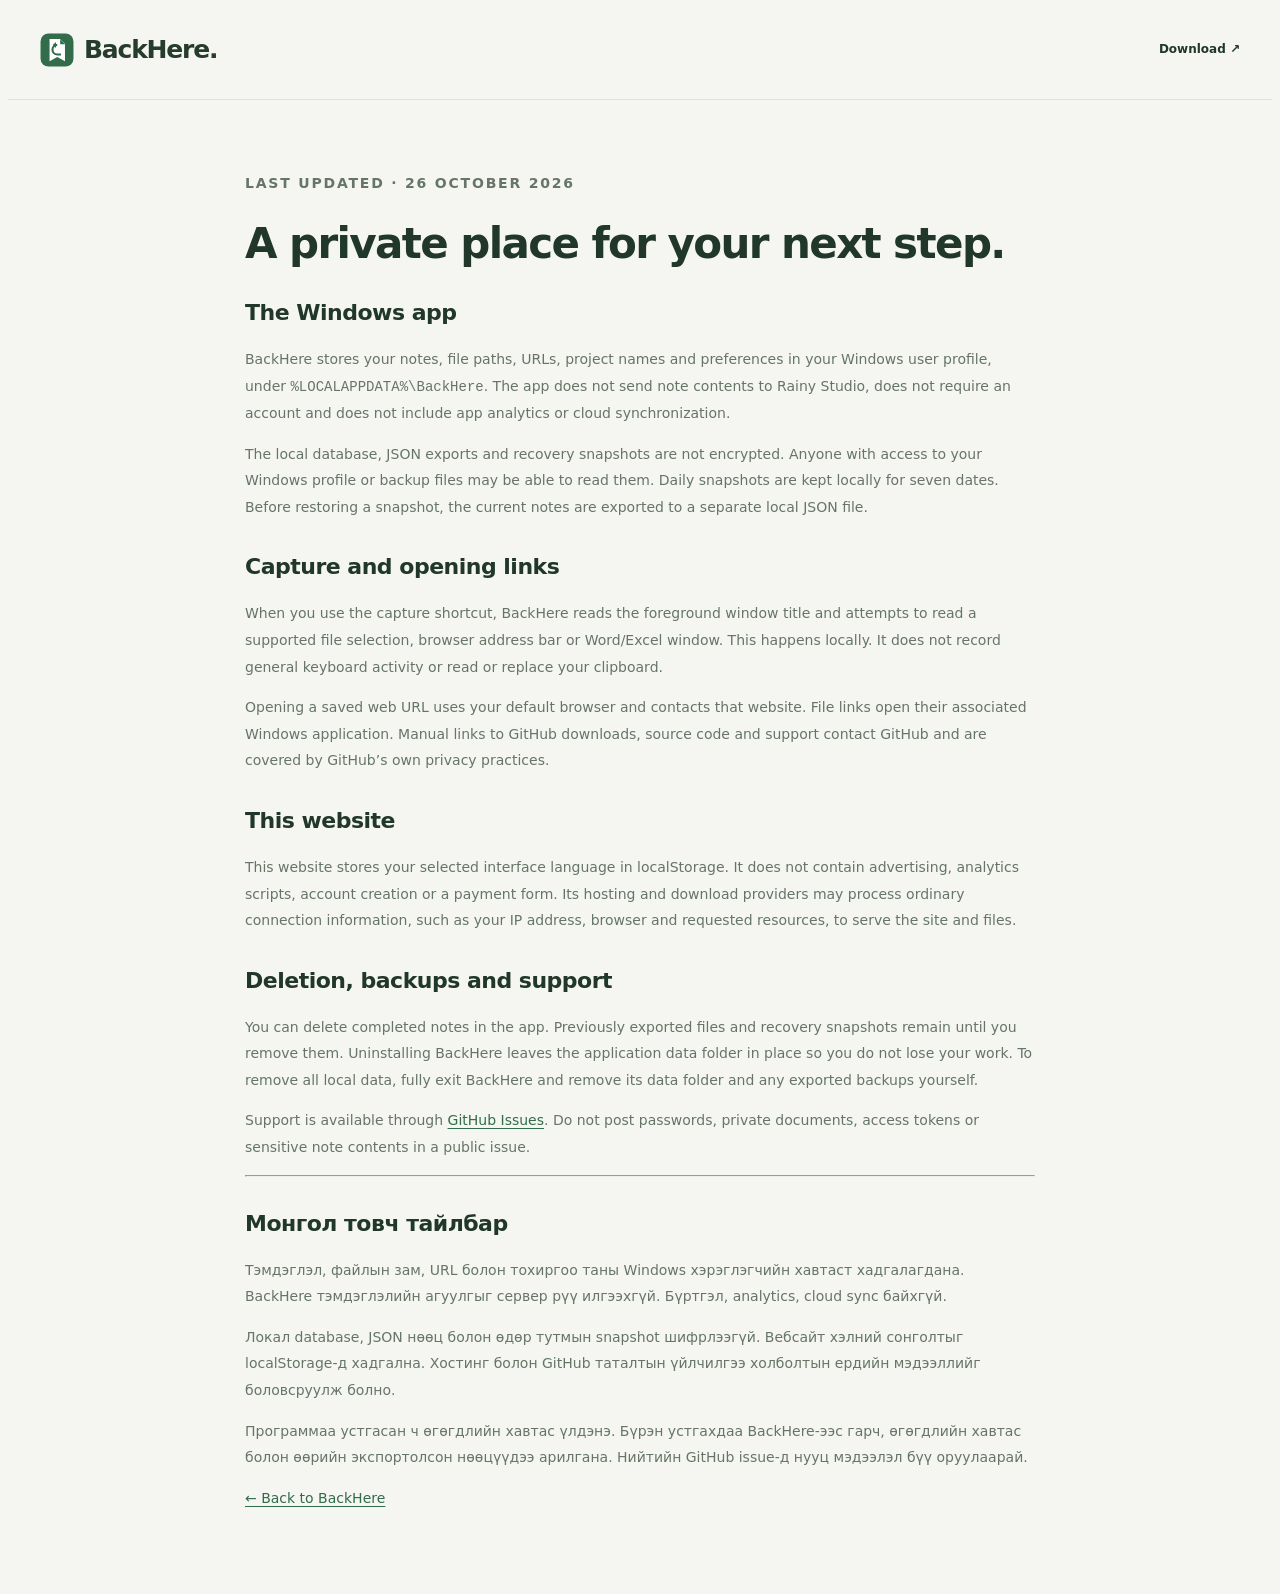
==== website/privacy.html @ 8b70510e "Add bilingual public product website, verified release downloads and brand assets" ====
<!doctype html><html lang="en"><head><meta charset="utf-8"><meta http-equiv="Content-Security-Policy" content="default-src 'self'; script-src 'self'; style-src 'self'; img-src 'self' data:; font-src 'self'; connect-src 'none'; object-src 'none'; base-uri 'self'; form-action 'none'"><meta name="referrer" content="strict-origin-when-cross-origin"><meta name="viewport" content="width=device-width,initial-scale=1"><meta name="description" content="How BackHere stores your notes and how this website uses preferences."><link rel="icon" href="assets/logo.svg" type="image/svg+xml"><link rel="stylesheet" href="style.css"><title>Privacy — BackHere</title></head><body><header class="header"><a class="wordmark" href="index.html"><img src="assets/logo.svg" width="34" height="34" alt="">BackHere.</a><a class="text-link" href="index.html#download">Download ↗</a></header><main class="privacy-page"><p class="eyebrow">LAST UPDATED · 26 OCTOBER 2026</p><h1>A private place for your next step.</h1><h2>The Windows app</h2><p>BackHere stores your notes, file paths, URLs, project names and preferences in your Windows user profile, under <code>%LOCALAPPDATA%\BackHere</code>. The app does not send note contents to Rainy Studio, does not require an account and does not include app analytics or cloud synchronization.</p><p>The local database, JSON exports and recovery snapshots are not encrypted. Anyone with access to your Windows profile or backup files may be able to read them. Daily snapshots are kept locally for seven dates. Before restoring a snapshot, the current notes are exported to a separate local JSON file.</p><h2>Capture and opening links</h2><p>When you use the capture shortcut, BackHere reads the foreground window title and attempts to read a supported file selection, browser address bar or Word/Excel window. This happens locally. It does not record general keyboard activity or read or replace your clipboard.</p><p>Opening a saved web URL uses your default browser and contacts that website. File links open their associated Windows application. Manual links to GitHub downloads, source code and support contact GitHub and are covered by GitHub’s own privacy practices.</p><h2>This website</h2><p>This website stores your selected interface language in localStorage. It does not contain advertising, analytics scripts, account creation or a payment form. Its hosting and download providers may process ordinary connection information, such as your IP address, browser and requested resources, to serve the site and files.</p><h2>Deletion, backups and support</h2><p>You can delete completed notes in the app. Previously exported files and recovery snapshots remain until you remove them. Uninstalling BackHere leaves the application data folder in place so you do not lose your work. To remove all local data, fully exit BackHere and remove its data folder and any exported backups yourself.</p><p>Support is available through <a href="https://github.com/ssboroo/backhere/issues">GitHub Issues</a>. Do not post passwords, private documents, access tokens or sensitive note contents in a public issue.</p><hr><section lang="mn"><h2>Монгол товч тайлбар</h2><p>Тэмдэглэл, файлын зам, URL болон тохиргоо таны Windows хэрэглэгчийн хавтаст хадгалагдана. BackHere тэмдэглэлийн агуулгыг сервер рүү илгээхгүй. Бүртгэл, analytics, cloud sync байхгүй.</p><p>Локал database, JSON нөөц болон өдөр тутмын snapshot шифрлээгүй. Вебсайт хэлний сонголтыг localStorage-д хадгална. Хостинг болон GitHub таталтын үйлчилгээ холболтын ердийн мэдээллийг боловсруулж болно.</p><p>Программаа устгасан ч өгөгдлийн хавтас үлдэнэ. Бүрэн устгахдаа BackHere-ээс гарч, өгөгдлийн хавтас болон өөрийн экспортолсон нөөцүүдээ арилгана. Нийтийн GitHub issue-д нууц мэдээлэл бүү оруулаарай.</p></section><p><a href="index.html">← Back to BackHere</a></p></main></body></html>
---- website/style.css ----
:root{--paper:#f5f6f1;--white:#fff;--ink:#20372a;--muted:#667568;--green:#326c4b;--green-dark:#26573c;--line:#dce4d9;--soft:#eaf0e6;--radius:14px}*{box-sizing:border-box}html{scroll-behavior:smooth;scroll-padding-top:32px}body{margin:0;background:var(--paper);color:var(--ink);font:15px/1.6 'Segoe UI',system-ui,-apple-system,sans-serif;-webkit-font-smoothing:antialiased}a{color:inherit;text-decoration:none}button,select{font:inherit}button,a,select,summary{touch-action:manipulation}a,button,select,summary{-webkit-tap-highlight-color:transparent}a:focus-visible,button:focus-visible,select:focus-visible,summary:focus-visible{outline:3px solid #789f68;outline-offset:5px}button,summary{cursor:pointer}img{max-width:100%;height:auto;display:block}svg{fill:none;stroke:currentColor;stroke-width:1.5;stroke-linecap:round;stroke-linejoin:round}h1,h2,h3,p{margin-top:0}h1,h2{white-space:pre-line}h1{font-size:clamp(44px,5vw,69px);letter-spacing:-3.3px;line-height:1.08;font-weight:650;margin-bottom:26px}h1 em{font-family:Georgia,'Times New Roman',serif;font-weight:400;color:var(--green);letter-spacing:-3px}h2{font-size:clamp(30px,3.5vw,44px);font-weight:550;letter-spacing:-1.8px;line-height:1.18;margin-bottom:20px}h3{font-size:18px;line-height:1.4;letter-spacing:-.3px;font-weight:600}p{color:var(--muted)}.section{max-width:1200px;margin:0 auto;padding:92px 32px}.header{max-width:1264px;height:100px;margin:auto;padding:0 32px;display:flex;align-items:center;justify-content:space-between;gap:30px;border-bottom:1px solid var(--line)}.wordmark{display:inline-flex;align-items:center;gap:10px;font-size:25px;font-weight:750;letter-spacing:-1.2px;color:#263c2c;white-space:nowrap}.wordmark-dot{color:#7e9b70;margin-left:-10px}.header nav{display:flex;gap:30px;font-size:13px;color:#677360}.header nav a:hover{color:var(--green)}.header-actions{display:flex;align-items:center;gap:18px}select{font-size:12px;border:0;background:transparent;color:#596b57;padding:6px;max-width:115px}.button{display:inline-flex;align-items:center;justify-content:center;gap:10px;min-height:50px;padding:12px 21px;background:var(--green);border:1px solid var(--green);color:#fff;font-size:13px;font-weight:600;border-radius:8px;transition:background .15s,transform .15s;white-space:nowrap}.button:hover{background:var(--green-dark);transform:translateY(-1px)}.button svg{width:19px;height:19px}.button.small{min-height:38px;padding:8px 15px;font-size:12px}.button.secondary{background:white;color:var(--green);border-color:#cbd7c7}.button.secondary:hover{background:#edf3e9}.button.wide{display:flex;width:100%}.eyebrow{font-size:10px;font-weight:650;letter-spacing:1.8px;color:#77896c;display:flex;gap:9px;align-items:center;margin:0 0 24px}.status-dot{width:6px;height:6px;background:#72935f;display:inline-block;border-radius:50%;flex-shrink:0}.hero{display:grid;grid-template-columns:1.05fr 1fr;gap:54px;align-items:center;padding-top:96px;padding-bottom:112px;overflow:visible}.hero-description{font-size:17px;max-width:445px;line-height:1.8;margin-bottom:31px}.hero-actions{display:flex;gap:24px;align-items:center;flex-wrap:wrap}.text-link{display:inline-flex;gap:13px;align-items:center;font-size:12px;font-weight:600}.text-link:hover{color:var(--green)}.fine-print{font-size:10px;color:#87917c;margin:15px 0 0}.hero-footnote{display:flex;align-items:center;gap:5px;font-size:10px;color:#8b957f;border-top:1px solid var(--line);padding-top:22px;margin-top:42px;flex-wrap:wrap}.hero-footnote>span:nth-child(2){margin-right:8px}.mini-mark{font-size:17px;margin-right:4px}kbd{font:10px system-ui;background:#fff;border:1px solid #dce3d5;border-bottom:2px solid #d1dbca;color:#7c8c70;border-radius:5px;padding:3px 7px}.hero-art{position:relative;min-height:450px;display:flex;align-items:center;margin-right:-10px;isolation:isolate}.orbit{position:absolute;border:1px solid #dfe6d4;border-radius:50%;width:490px;height:490px;z-index:-1;left:-4px;top:-15px}.orbit-two{width:405px;height:405px;left:40px;top:28px;border-style:dashed;opacity:.7}.desktop-window{background:white;border:1px solid #d7dfce;border-radius:11px;overflow:hidden;width:620px;box-shadow:0 26px 55px #304a2520,0 2px 10px #304a2510;transform:perspective(1300px) rotateY(-5deg) rotateZ(-2deg);position:relative;z-index:1}.window-bar{height:34px;padding:0 13px;display:flex;justify-content:space-between;align-items:center;border-bottom:1px solid #e4e8df;background:#fcfdf9;font-size:9px;color:#6f7c63}.window-identity{display:flex;align-items:center;gap:5px}.window-controls{font-size:10px;color:#849078}.app-screenshot{width:100%;height:auto}.screenshot-tag{font-size:7px;letter-spacing:1.2px;position:absolute;right:13px;bottom:11px;background:#ffffffee;border:1px solid #dee5d5;border-radius:4px;padding:4px 7px;display:flex;gap:6px;align-items:center}.screenshot-tag .status-dot{width:4px;height:4px}.paper-note{position:absolute;z-index:3;right:-12px;top:-7px;width:155px;min-height:164px;background:#f1edce;border:1px solid #e2ddbd;border-radius:2px;padding:24px 17px 12px;transform:rotate(8deg);box-shadow:0 8px 16px #4b503212}.note-pin{position:absolute;top:10px;left:75px;width:7px;height:7px;border-radius:50%;background:#97a378;box-shadow:1px 2px 2px #384b2520}.paper-label{font-size:7px;font-weight:700;letter-spacing:1.4px;color:#7e835e}.paper-note p{white-space:pre-line;font-family:Georgia,serif;font-size:17px;line-height:1.4;color:#626345;margin:12px 0 0}.paper-arrow{font-size:34px;display:block;text-align:right;color:#8d956b;line-height:1.1}.floating-label{display:flex;align-items:center;gap:12px;position:absolute;bottom:15px;left:-24px;z-index:3;padding:15px 17px;background:#fff;border:1px solid #dce5d1;border-radius:9px;box-shadow:0 8px 25px #3d4f2512;transform:rotate(1deg);min-width:225px}.return-symbol{display:grid;place-items:center;background:#eef3e5;border-radius:10px;width:40px;height:40px;font-size:29px;color:#789262}.floating-label b{display:block;font-size:12px;font-weight:600}.floating-label div>span{display:block;font-size:10px;color:#89957c}.tiny-check{margin-left:9px;background:#eff4e9;border-radius:50%;width:19px;height:19px;text-align:center;color:#789561;font-size:10px}.quiet-strip{display:flex;align-items:center;justify-content:center;gap:54px;padding:25px 28px;border-top:1px solid var(--line);border-bottom:1px solid var(--line);font-size:11px;color:#6f7d62;flex-wrap:wrap}.quiet-strip>span{display:flex;align-items:center;gap:10px}.quiet-strip i{font-style:normal;font-size:18px;color:#8b9b7a}.section-top{display:flex;justify-content:space-between;align-items:flex-end;gap:40px;margin-bottom:36px}.section-top h2{margin-bottom:0}.section-intro{font-size:13px;max-width:360px;line-height:1.9;margin-bottom:0}.benefit-grid{display:grid;grid-template-columns:1.15fr 1fr 1fr;gap:18px}.benefit{border:1px solid var(--line);border-radius:12px;background:#fafbf7;padding:27px 26px}.benefit.large{background:#edf1e7}.number{font-size:10px;letter-spacing:1px;color:#a0aa91}.benefit h3{font-size:16px;margin:25px 0 10px}.benefit p{font-size:12px;line-height:1.9;margin-bottom:0}.mini-file{margin-top:24px;display:flex;align-items:center;gap:10px;background:#fff;border:1px solid #e1e7d9;border-radius:7px;padding:13px 10px}.file-icon{display:grid;place-items:center;background:#f0f4e9;width:27px;height:31px;border-radius:5px;color:#7f946a}.mini-file b{font-size:10px;font-weight:600;display:block}.mini-file small{font-size:8px;color:#95a087;display:block}.chip{font-size:7px;color:#81986a;border:1px solid #dfe8d5;padding:1px 4px;border-radius:3px;margin-left:auto}.mini-note{margin:10px 0;border-left:2px solid #bdcdae;padding-left:10px}.mini-note>span{font-size:7px;letter-spacing:1.4px;color:#8e9e7a}.mini-note p{font-size:10px;line-height:1.7;margin-top:5px}.shortcut-visual{display:flex;gap:7px;align-items:center;justify-content:center;height:138px}.shortcut-visual kbd{font-size:14px;padding:9px 12px;color:#72885e;box-shadow:0 4px 0 #e1e7d8}.shortcut-visual span{font-size:10px;color:#a8b39a}.privacy-visual{height:138px;display:flex;align-items:center;justify-content:center;position:relative}.privacy-visual svg{width:61px;height:61px;stroke:#8c9d76;stroke-width:1.2}.privacy-dot{position:absolute;width:9px;height:9px;border-radius:50%;background:#b6ca9d;right:calc(50% - 34px);bottom:32px;border:2px solid #fafbf7}.how{display:grid;grid-template-columns:.8fr 1.2fr;gap:80px;align-items:center;padding-top:50px;padding-bottom:98px}.steps{list-style:none;margin:30px 0 0;padding:0}.steps li{display:flex;gap:17px;margin-top:22px;position:relative}.steps li:not(:last-child):after{content:'';position:absolute;left:13px;top:31px;bottom:-18px;border-left:1px solid #dce5d1}.steps li>span{display:grid;place-items:center;width:28px;height:28px;flex-shrink:0;border:1px solid #d8e2cc;background:#f3f6ed;border-radius:50%;font-size:10px;color:#8ca174}.steps h3{font-size:14px;margin:0 0 6px}.steps p{font-size:12px;line-height:1.8;max-width:290px;margin-bottom:0}.how-preview{min-width:0}.preview-toolbar{display:flex;justify-content:space-between;align-items:center;font-size:11px;color:#8c997b;gap:20px;margin-bottom:13px}.segmented{display:flex;gap:2px;background:#e9eee1;padding:3px;border-radius:6px}.segmented button{border:0;background:transparent;padding:5px 12px;border-radius:4px;color:#8b997c;font-size:9px}.segmented button.active{background:#fff;color:#5f7848;box-shadow:0 1px 3px #38482310}.preview-frame{border:1px solid #d4dfc7;border-radius:10px;overflow:hidden;box-shadow:0 18px 45px #3a4a2510;background:#fff}.preview-frame img{width:100%;height:auto}.image-caption{font-size:9px;text-align:center;color:#98a58b;margin-top:13px}.inside{display:grid;grid-template-columns:1fr 1fr;gap:100px;border-top:1px solid var(--line);padding-top:73px;padding-bottom:73px}.inside-list>div{display:flex;gap:17px;margin-bottom:25px}.inside-list>div:last-child{margin-bottom:0}.inside-list>div>span{display:grid;place-items:center;background:#eaf0e1;width:32px;height:32px;border-radius:7px;flex-shrink:0;color:#83996a;font-size:19px}.inside-list h3{font-size:14px;margin:1px 0 5px}.inside-list p{font-size:12px;line-height:1.8;max-width:350px;margin:0}.download-section{background:#e9efe2;padding:80px 32px 65px;border-block:1px solid #dae3d0}.download-top{text-align:center;max-width:650px;margin:auto}.download-top img{margin:0 auto 19px}.release-badge{display:inline-flex;align-items:center;gap:9px;font-size:10px;color:#7d9466;margin-bottom:18px}.release-badge span{font-size:8px;letter-spacing:1.4px;border-left:1px solid #c5d4b8;padding-left:9px}.download-top h2{margin-bottom:16px}.download-top p{font-size:14px;line-height:1.9;white-space:pre-line}.download-options{max-width:850px;margin:34px auto 20px;display:grid;grid-template-columns:1fr 1fr;gap:20px}.download-options article{background:#f9fbf5;border:1px solid #d4e0c7;border-radius:12px;padding:25px}.download-heading{display:flex;align-items:center;gap:12px;margin-bottom:22px}.windows-logo{font-size:32px;color:#6c8755;line-height:1}.download-heading h3{font-size:15px;margin:0}.download-heading p{font-size:10px;color:#8c9e7b;margin:3px 0 0}.recommended{font-size:8px;white-space:nowrap;background:#e3edd8;color:#78915e;border-radius:4px;padding:3px 6px;margin-left:auto}.recommended.neutral{background:#edf1e8;color:#919e83}.download-arrow{margin-left:auto}.portable{font-size:10px;color:#8b9d79;display:block;text-align:center;margin-top:15px;text-decoration:underline;text-underline-offset:4px}.download-help{font-size:10px;text-align:center;color:#8a9d77;margin:20px auto}.download-links{display:flex;justify-content:center;gap:26px;flex-wrap:wrap;font-size:10px;color:#789465;margin:26px auto}.download-links a:hover{text-decoration:underline;text-underline-offset:3px}.honest-note{max-width:700px;margin:0 auto;text-align:center;font-size:10px;line-height:1.9;color:#849674}.faq{display:grid;grid-template-columns:.8fr 1.2fr;gap:70px}.faq>div>p:last-child{font-size:13px}.faq-list details{border-bottom:1px solid var(--line);padding:18px 0}.faq-list details:first-child{padding-top:0}.faq-list summary{font-size:13px;font-weight:600;list-style:none;padding-right:25px;position:relative}.faq-list summary::-webkit-details-marker{display:none}.faq-list summary:after{content:'+';position:absolute;right:1px;top:-2px;color:#9aac87;font-size:18px;font-weight:400}.faq-list details[open] summary:after{content:'−'}.faq-list details p{font-size:12px;line-height:1.9;margin:13px 0 0;padding-right:12px}.faq-list details a{text-decoration:underline;color:var(--green);text-underline-offset:3px}.final-cta{text-align:center;border-top:1px solid var(--line);padding-block:64px 73px}.final-cta .return-symbol{margin:auto auto 23px;width:44px;height:44px}.final-cta h2{font-size:34px;font-weight:500;line-height:1.3;margin-bottom:25px}footer{max-width:1264px;margin:auto;border-top:1px solid var(--line);padding:28px 32px 36px;display:flex;align-items:center;gap:28px;flex-wrap:wrap}footer .wordmark{font-size:20px}footer p{font-size:10px;margin:0}footer>div{display:flex;gap:23px;margin-left:auto;font-size:10px;color:#8a987b}footer>span{font-size:9px;color:#a0ad93}.sr-only{position:absolute;width:1px;height:1px;padding:0;overflow:hidden;clip:rect(0,0,0,0);white-space:nowrap;border:0}.skip{position:fixed;left:16px;top:-80px;background:#fff;color:#274832;border:2px solid #326c4b;border-radius:6px;padding:10px 15px;z-index:100}.skip:focus{top:12px}.privacy-page{max-width:850px;margin:auto;padding:70px 30px}.privacy-page h1{font-size:42px;letter-spacing:-1.6px}.privacy-page h2{font-size:22px;letter-spacing:-.5px;margin-top:34px}.privacy-page p,.privacy-page li{font-size:14px;line-height:1.9;color:var(--muted)}.privacy-page a{color:var(--green);text-decoration:underline;text-underline-offset:3px}@media(min-width:1500px){.hero-art{margin-right:-30px}}@media(max-width:1100px){.hero{gap:34px}.hero-art{min-height:410px}.paper-note{width:140px;right:-10px;top:-15px}.orbit{width:410px;height:410px;left:-5px;top:0}.orbit-two{width:340px;height:340px;left:30px;top:35px}.floating-label{left:-12px;bottom:16px}.how{gap:40px}.hero-actions{gap:17px}.quiet-strip{gap:32px}.header nav{gap:20px}}@media(max-width:850px){.header{height:83px}.header nav{display:none}.hero{grid-template-columns:1fr;padding-top:64px;gap:68px;max-width:650px}.hero h1{font-size:60px}.hero-description{max-width:520px}.hero-art{min-height:440px;margin:0}.desktop-window{width:100%;transform:rotate(-1deg)}.paper-note{top:-23px;right:-8px}.orbit{left:40px;top:-30px}.orbit-two{left:75px;top:5px}.floating-label{bottom:-5px;left:10px}.section-top{align-items:flex-start;flex-direction:column;gap:20px}.section-intro{max-width:600px}.benefit-grid{grid-template-columns:1fr 1fr}.benefit.large{grid-column:1/-1;display:grid;grid-template-columns:1fr 1fr;column-gap:30px}.benefit.large .number{grid-column:1/-1}.benefit.large .mini-file{grid-column:1;grid-row:2}.benefit.large .mini-note{grid-column:1;grid-row:3}.benefit.large h3{grid-column:2;grid-row:2;margin-top:30px}.benefit.large>p{grid-column:2;grid-row:3}.how{grid-template-columns:1fr;gap:35px}.steps{display:grid;grid-template-columns:repeat(3,1fr);gap:20px;margin-top:20px}.steps li{gap:10px;margin-top:10px}.steps li:after{display:none}.how-preview{max-width:650px;margin:auto}.inside{gap:35px}.faq{grid-template-columns:1fr;gap:28px}.download-heading{gap:9px}.recommended{font-size:7px}.download-options article{padding:21px}footer{gap:15px}footer>div{margin-left:0}}@media(max-width:560px){.section{padding:60px 22px}.header{padding:0 20px;height:78px;gap:12px}.wordmark{font-size:23px;gap:7px}.wordmark img{width:30px}.header-actions{gap:9px}.header .button.small{font-size:10px;padding:7px 10px;min-height:34px}select{font-size:10px;max-width:85px;padding:3px}.hero{padding-top:47px;gap:65px;padding-bottom:67px}.hero h1{font-size:46px;letter-spacing:-2px}.hero h1 em{letter-spacing:-2px}.hero-description{font-size:15px;line-height:1.85}.hero-actions{gap:16px}.hero-actions .button{font-size:12px;padding-inline:15px}.text-link{font-size:10px;gap:7px}.hero-footnote{margin-top:28px;font-size:9px}.hero-footnote>span:nth-child(2){width:calc(100% - 27px);margin-bottom:5px}.hero-footnote kbd:first-of-type{margin-left:22px}.hero-art{min-height:290px;margin:0 4px}.orbit{width:300px;height:300px;top:-25px;left:15px}.orbit-two{width:240px;height:240px;top:5px;left:45px}.paper-note{width:107px;min-height:119px;padding:18px 11px 8px;right:-4px;top:-28px}.paper-note p{font-size:13px;margin-top:7px}.paper-label{font-size:6px}.paper-arrow{font-size:23px}.note-pin{left:50px;top:7px;width:5px;height:5px}.window-bar{height:26px;font-size:7px;padding:0 8px}.window-identity img{width:12px}.window-controls{font-size:8px}.screenshot-tag{font-size:5px;bottom:7px;right:8px;padding:3px 5px;letter-spacing:.7px}.floating-label{padding:10px 12px;gap:9px;bottom:-15px;left:-5px;min-width:185px}.floating-label b{font-size:10px}.floating-label div>span{font-size:8px}.return-symbol{width:29px;height:29px;font-size:23px}.tiny-check{margin-left:5px;width:16px;height:16px;font-size:8px}.quiet-strip{justify-content:flex-start;gap:14px 26px;padding:20px 23px;font-size:10px}.quiet-strip>span{gap:7px}.quiet-strip i{font-size:15px}.eyebrow{font-size:8px;letter-spacing:1.4px;margin-bottom:17px}h2{font-size:31px;letter-spacing:-1.2px}.section-top{gap:14px;margin-bottom:26px}.section-intro{font-size:12px}.benefit-grid{grid-template-columns:1fr;gap:13px}.benefit.large{display:block;grid-column:auto}.benefit{padding:23px}.benefit h3{margin-top:18px}.benefit.large h3{margin-top:25px}.shortcut-visual,.privacy-visual{height:110px}.how{padding-top:0;gap:30px}.steps{display:block}.steps li{gap:15px;margin-top:24px}.steps p{max-width:100%}.preview-toolbar{font-size:10px;gap:12px}.segmented button{padding:4px 9px;font-size:8px}.image-caption{font-size:8px}.inside{display:block;padding-block:47px}.inside-list{margin-top:30px}.inside-list p{max-width:100%}.download-section{padding:57px 22px 47px}.download-top h2{font-size:31px}.download-top p{font-size:12px}.download-top img{width:54px}.download-options{grid-template-columns:1fr;gap:13px;margin-top:25px}.download-options article{padding:22px}.download-heading h3{font-size:16px}.recommended{font-size:8px}.download-help{font-size:9px;line-height:1.9;max-width:300px}.download-links{gap:14px;font-size:9px}.honest-note{font-size:9px;line-height:1.9}.faq{gap:22px}.faq-list summary{font-size:12px}.faq-list details p{font-size:11px}.final-cta h2{font-size:29px}.final-cta{padding-block:45px 55px}footer{padding:25px 22px;gap:13px}footer .wordmark{width:100%;font-size:21px}footer p{width:100%;font-size:10px}footer>div{width:100%;gap:24px;padding-top:5px}footer>span{font-size:8px}.privacy-page{padding:45px 22px}.privacy-page h1{font-size:35px}}@media(prefers-reduced-motion:reduce){html{scroll-behavior:auto}*,*:before,*:after{transition:none!important;animation:none!important}}
/* Keep secondary product information readable on both paper surfaces. */
.fine-print,.hero-footnote,.eyebrow,.quiet-strip,.number,.section-intro,.mini-file small,.mini-note>span,.chip,.preview-toolbar,.image-caption,footer>div,footer>span{color:#607052}.release-badge,.download-heading p,.recommended,.portable,.download-help,.download-links,.honest-note{color:#596e4e}.recommended.neutral{color:#65745a}.fine-print,.hero-footnote,.image-caption,.download-help,.download-links,.honest-note,footer p,footer>div,footer>span{font-size:11px}.segmented button{color:#657556}.segmented button.active{color:#365b28}
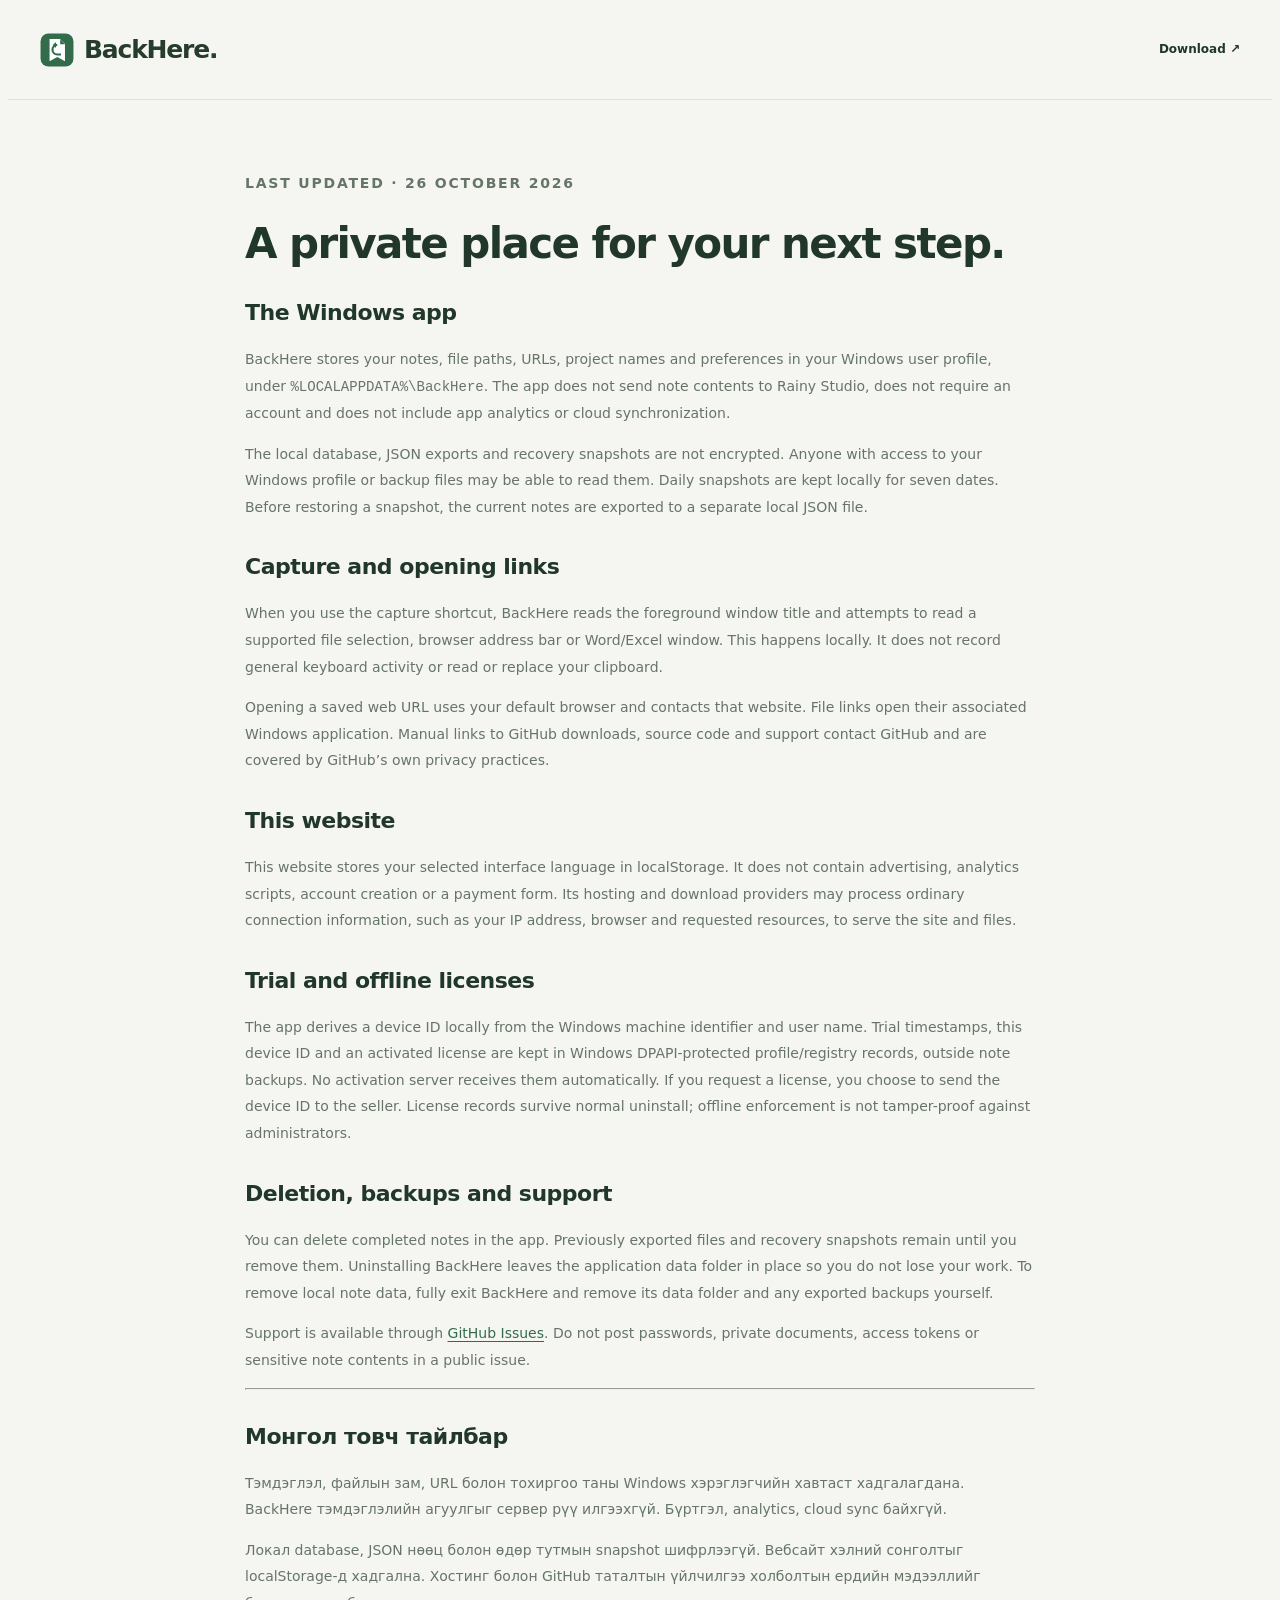
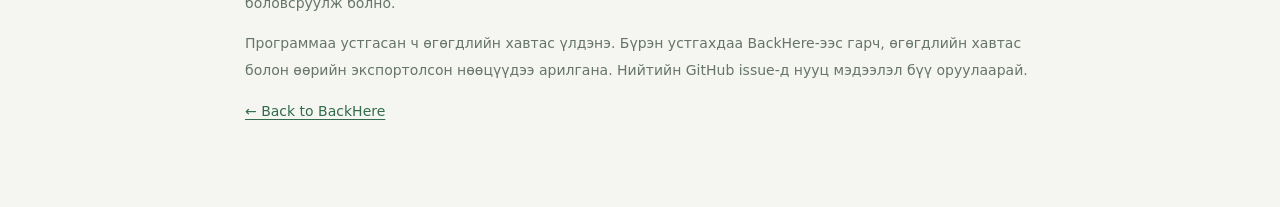
==== commit c195207c: "Update public site, privacy and downloads for English-default 30-language licensed app" ====
--- a/website/privacy.html
+++ b/website/privacy.html
@@ -1 +1 @@
-<!doctype html><html lang="en"><head><meta charset="utf-8"><meta http-equiv="Content-Security-Policy" content="default-src 'self'; script-src 'self'; style-src 'self'; img-src 'self' data:; font-src 'self'; connect-src 'none'; object-src 'none'; base-uri 'self'; form-action 'none'"><meta name="referrer" content="strict-origin-when-cross-origin"><meta name="viewport" content="width=device-width,initial-scale=1"><meta name="description" content="How BackHere stores your notes and how this website uses preferences."><link rel="icon" href="assets/logo.svg" type="image/svg+xml"><link rel="stylesheet" href="style.css"><title>Privacy — BackHere</title></head><body><header class="header"><a class="wordmark" href="index.html"><img src="assets/logo.svg" width="34" height="34" alt="">BackHere.</a><a class="text-link" href="index.html#download">Download ↗</a></header><main class="privacy-page"><p class="eyebrow">LAST UPDATED · 26 OCTOBER 2026</p><h1>A private place for your next step.</h1><h2>The Windows app</h2><p>BackHere stores your notes, file paths, URLs, project names and preferences in your Windows user profile, under <code>%LOCALAPPDATA%\BackHere</code>. The app does not send note contents to Rainy Studio, does not require an account and does not include app analytics or cloud synchronization.</p><p>The local database, JSON exports and recovery snapshots are not encrypted. Anyone with access to your Windows profile or backup files may be able to read them. Daily snapshots are kept locally for seven dates. Before restoring a snapshot, the current notes are exported to a separate local JSON file.</p><h2>Capture and opening links</h2><p>When you use the capture shortcut, BackHere reads the foreground window title and attempts to read a supported file selection, browser address bar or Word/Excel window. This happens locally. It does not record general keyboard activity or read or replace your clipboard.</p><p>Opening a saved web URL uses your default browser and contacts that website. File links open their associated Windows application. Manual links to GitHub downloads, source code and support contact GitHub and are covered by GitHub’s own privacy practices.</p><h2>This website</h2><p>This website stores your selected interface language in localStorage. It does not contain advertising, analytics scripts, account creation or a payment form. Its hosting and download providers may process ordinary connection information, such as your IP address, browser and requested resources, to serve the site and files.</p><h2>Deletion, backups and support</h2><p>You can delete completed notes in the app. Previously exported files and recovery snapshots remain until you remove them. Uninstalling BackHere leaves the application data folder in place so you do not lose your work. To remove all local data, fully exit BackHere and remove its data folder and any exported backups yourself.</p><p>Support is available through <a href="https://github.com/ssboroo/backhere/issues">GitHub Issues</a>. Do not post passwords, private documents, access tokens or sensitive note contents in a public issue.</p><hr><section lang="mn"><h2>Монгол товч тайлбар</h2><p>Тэмдэглэл, файлын зам, URL болон тохиргоо таны Windows хэрэглэгчийн хавтаст хадгалагдана. BackHere тэмдэглэлийн агуулгыг сервер рүү илгээхгүй. Бүртгэл, analytics, cloud sync байхгүй.</p><p>Локал database, JSON нөөц болон өдөр тутмын snapshot шифрлээгүй. Вебсайт хэлний сонголтыг localStorage-д хадгална. Хостинг болон GitHub таталтын үйлчилгээ холболтын ердийн мэдээллийг боловсруулж болно.</p><p>Программаа устгасан ч өгөгдлийн хавтас үлдэнэ. Бүрэн устгахдаа BackHere-ээс гарч, өгөгдлийн хавтас болон өөрийн экспортолсон нөөцүүдээ арилгана. Нийтийн GitHub issue-д нууц мэдээлэл бүү оруулаарай.</p></section><p><a href="index.html">← Back to BackHere</a></p></main></body></html>
+<!doctype html><html lang="en"><head><meta charset="utf-8"><meta http-equiv="Content-Security-Policy" content="default-src 'self'; script-src 'self'; style-src 'self'; img-src 'self' data:; font-src 'self'; connect-src 'none'; object-src 'none'; base-uri 'self'; form-action 'none'"><meta name="referrer" content="strict-origin-when-cross-origin"><meta name="viewport" content="width=device-width,initial-scale=1"><meta name="description" content="How BackHere stores your notes and how this website uses preferences."><link rel="icon" href="assets/logo.svg" type="image/svg+xml"><link rel="stylesheet" href="style.css"><title>Privacy — BackHere</title></head><body><header class="header"><a class="wordmark" href="index.html"><img src="assets/logo.svg" width="34" height="34" alt="">BackHere.</a><a class="text-link" href="index.html#download">Download ↗</a></header><main class="privacy-page"><p class="eyebrow">LAST UPDATED · 26 OCTOBER 2026</p><h1>A private place for your next step.</h1><h2>The Windows app</h2><p>BackHere stores your notes, file paths, URLs, project names and preferences in your Windows user profile, under <code>%LOCALAPPDATA%\BackHere</code>. The app does not send note contents to Rainy Studio, does not require an account and does not include app analytics or cloud synchronization.</p><p>The local database, JSON exports and recovery snapshots are not encrypted. Anyone with access to your Windows profile or backup files may be able to read them. Daily snapshots are kept locally for seven dates. Before restoring a snapshot, the current notes are exported to a separate local JSON file.</p><h2>Capture and opening links</h2><p>When you use the capture shortcut, BackHere reads the foreground window title and attempts to read a supported file selection, browser address bar or Word/Excel window. This happens locally. It does not record general keyboard activity or read or replace your clipboard.</p><p>Opening a saved web URL uses your default browser and contacts that website. File links open their associated Windows application. Manual links to GitHub downloads, source code and support contact GitHub and are covered by GitHub’s own privacy practices.</p><h2>This website</h2><p>This website stores your selected interface language in localStorage. It does not contain advertising, analytics scripts, account creation or a payment form. Its hosting and download providers may process ordinary connection information, such as your IP address, browser and requested resources, to serve the site and files.</p><h2>Trial and offline licenses</h2><p>The app derives a device ID locally from the Windows machine identifier and user name. Trial timestamps, this device ID and an activated license are kept in Windows DPAPI-protected profile/registry records, outside note backups. No activation server receives them automatically. If you request a license, you choose to send the device ID to the seller. License records survive normal uninstall; offline enforcement is not tamper-proof against administrators.</p><h2>Deletion, backups and support</h2><p>You can delete completed notes in the app. Previously exported files and recovery snapshots remain until you remove them. Uninstalling BackHere leaves the application data folder in place so you do not lose your work. To remove local note data, fully exit BackHere and remove its data folder and any exported backups yourself.</p><p>Support is available through <a href="https://github.com/ssboroo/backhere/issues">GitHub Issues</a>. Do not post passwords, private documents, access tokens or sensitive note contents in a public issue.</p><hr><section lang="mn"><h2>Монгол товч тайлбар</h2><p>Тэмдэглэл, файлын зам, URL болон тохиргоо таны Windows хэрэглэгчийн хавтаст хадгалагдана. BackHere тэмдэглэлийн агуулгыг сервер рүү илгээхгүй. Бүртгэл, analytics, cloud sync байхгүй.</p><p>Локал database, JSON нөөц болон өдөр тутмын snapshot шифрлээгүй. Вебсайт хэлний сонголтыг localStorage-д хадгална. Хостинг болон GitHub таталтын үйлчилгээ холболтын ердийн мэдээллийг боловсруулж болно.</p><p>Программаа устгасан ч өгөгдлийн хавтас үлдэнэ. Бүрэн устгахдаа BackHere-ээс гарч, өгөгдлийн хавтас болон өөрийн экспортолсон нөөцүүдээ арилгана. Нийтийн GitHub issue-д нууц мэдээлэл бүү оруулаарай.</p></section><p><a href="index.html">← Back to BackHere</a></p></main></body></html>
--- a/website/style.css
+++ b/website/style.css
@@ -1,3 +1,7 @@
 :root{--paper:#f5f6f1;--white:#fff;--ink:#20372a;--muted:#667568;--green:#326c4b;--green-dark:#26573c;--line:#dce4d9;--soft:#eaf0e6;--radius:14px}*{box-sizing:border-box}html{scroll-behavior:smooth;scroll-padding-top:32px}body{margin:0;background:var(--paper);color:var(--ink);font:15px/1.6 'Segoe UI',system-ui,-apple-system,sans-serif;-webkit-font-smoothing:antialiased}a{color:inherit;text-decoration:none}button,select{font:inherit}button,a,select,summary{touch-action:manipulation}a,button,select,summary{-webkit-tap-highlight-color:transparent}a:focus-visible,button:focus-visible,select:focus-visible,summary:focus-visible{outline:3px solid #789f68;outline-offset:5px}button,summary{cursor:pointer}img{max-width:100%;height:auto;display:block}svg{fill:none;stroke:currentColor;stroke-width:1.5;stroke-linecap:round;stroke-linejoin:round}h1,h2,h3,p{margin-top:0}h1,h2{white-space:pre-line}h1{font-size:clamp(44px,5vw,69px);letter-spacing:-3.3px;line-height:1.08;font-weight:650;margin-bottom:26px}h1 em{font-family:Georgia,'Times New Roman',serif;font-weight:400;color:var(--green);letter-spacing:-3px}h2{font-size:clamp(30px,3.5vw,44px);font-weight:550;letter-spacing:-1.8px;line-height:1.18;margin-bottom:20px}h3{font-size:18px;line-height:1.4;letter-spacing:-.3px;font-weight:600}p{color:var(--muted)}.section{max-width:1200px;margin:0 auto;padding:92px 32px}.header{max-width:1264px;height:100px;margin:auto;padding:0 32px;display:flex;align-items:center;justify-content:space-between;gap:30px;border-bottom:1px solid var(--line)}.wordmark{display:inline-flex;align-items:center;gap:10px;font-size:25px;font-weight:750;letter-spacing:-1.2px;color:#263c2c;white-space:nowrap}.wordmark-dot{color:#7e9b70;margin-left:-10px}.header nav{display:flex;gap:30px;font-size:13px;color:#677360}.header nav a:hover{color:var(--green)}.header-actions{display:flex;align-items:center;gap:18px}select{font-size:12px;border:0;background:transparent;color:#596b57;padding:6px;max-width:115px}.button{display:inline-flex;align-items:center;justify-content:center;gap:10px;min-height:50px;padding:12px 21px;background:var(--green);border:1px solid var(--green);color:#fff;font-size:13px;font-weight:600;border-radius:8px;transition:background .15s,transform .15s;white-space:nowrap}.button:hover{background:var(--green-dark);transform:translateY(-1px)}.button svg{width:19px;height:19px}.button.small{min-height:38px;padding:8px 15px;font-size:12px}.button.secondary{background:white;color:var(--green);border-color:#cbd7c7}.button.secondary:hover{background:#edf3e9}.button.wide{display:flex;width:100%}.eyebrow{font-size:10px;font-weight:650;letter-spacing:1.8px;color:#77896c;display:flex;gap:9px;align-items:center;margin:0 0 24px}.status-dot{width:6px;height:6px;background:#72935f;display:inline-block;border-radius:50%;flex-shrink:0}.hero{display:grid;grid-template-columns:1.05fr 1fr;gap:54px;align-items:center;padding-top:96px;padding-bottom:112px;overflow:visible}.hero-description{font-size:17px;max-width:445px;line-height:1.8;margin-bottom:31px}.hero-actions{display:flex;gap:24px;align-items:center;flex-wrap:wrap}.text-link{display:inline-flex;gap:13px;align-items:center;font-size:12px;font-weight:600}.text-link:hover{color:var(--green)}.fine-print{font-size:10px;color:#87917c;margin:15px 0 0}.hero-footnote{display:flex;align-items:center;gap:5px;font-size:10px;color:#8b957f;border-top:1px solid var(--line);padding-top:22px;margin-top:42px;flex-wrap:wrap}.hero-footnote>span:nth-child(2){margin-right:8px}.mini-mark{font-size:17px;margin-right:4px}kbd{font:10px system-ui;background:#fff;border:1px solid #dce3d5;border-bottom:2px solid #d1dbca;color:#7c8c70;border-radius:5px;padding:3px 7px}.hero-art{position:relative;min-height:450px;display:flex;align-items:center;margin-right:-10px;isolation:isolate}.orbit{position:absolute;border:1px solid #dfe6d4;border-radius:50%;width:490px;height:490px;z-index:-1;left:-4px;top:-15px}.orbit-two{width:405px;height:405px;left:40px;top:28px;border-style:dashed;opacity:.7}.desktop-window{background:white;border:1px solid #d7dfce;border-radius:11px;overflow:hidden;width:620px;box-shadow:0 26px 55px #304a2520,0 2px 10px #304a2510;transform:perspective(1300px) rotateY(-5deg) rotateZ(-2deg);position:relative;z-index:1}.window-bar{height:34px;padding:0 13px;display:flex;justify-content:space-between;align-items:center;border-bottom:1px solid #e4e8df;background:#fcfdf9;font-size:9px;color:#6f7c63}.window-identity{display:flex;align-items:center;gap:5px}.window-controls{font-size:10px;color:#849078}.app-screenshot{width:100%;height:auto}.screenshot-tag{font-size:7px;letter-spacing:1.2px;position:absolute;right:13px;bottom:11px;background:#ffffffee;border:1px solid #dee5d5;border-radius:4px;padding:4px 7px;display:flex;gap:6px;align-items:center}.screenshot-tag .status-dot{width:4px;height:4px}.paper-note{position:absolute;z-index:3;right:-12px;top:-7px;width:155px;min-height:164px;background:#f1edce;border:1px solid #e2ddbd;border-radius:2px;padding:24px 17px 12px;transform:rotate(8deg);box-shadow:0 8px 16px #4b503212}.note-pin{position:absolute;top:10px;left:75px;width:7px;height:7px;border-radius:50%;background:#97a378;box-shadow:1px 2px 2px #384b2520}.paper-label{font-size:7px;font-weight:700;letter-spacing:1.4px;color:#7e835e}.paper-note p{white-space:pre-line;font-family:Georgia,serif;font-size:17px;line-height:1.4;color:#626345;margin:12px 0 0}.paper-arrow{font-size:34px;display:block;text-align:right;color:#8d956b;line-height:1.1}.floating-label{display:flex;align-items:center;gap:12px;position:absolute;bottom:15px;left:-24px;z-index:3;padding:15px 17px;background:#fff;border:1px solid #dce5d1;border-radius:9px;box-shadow:0 8px 25px #3d4f2512;transform:rotate(1deg);min-width:225px}.return-symbol{display:grid;place-items:center;background:#eef3e5;border-radius:10px;width:40px;height:40px;font-size:29px;color:#789262}.floating-label b{display:block;font-size:12px;font-weight:600}.floating-label div>span{display:block;font-size:10px;color:#89957c}.tiny-check{margin-left:9px;background:#eff4e9;border-radius:50%;width:19px;height:19px;text-align:center;color:#789561;font-size:10px}.quiet-strip{display:flex;align-items:center;justify-content:center;gap:54px;padding:25px 28px;border-top:1px solid var(--line);border-bottom:1px solid var(--line);font-size:11px;color:#6f7d62;flex-wrap:wrap}.quiet-strip>span{display:flex;align-items:center;gap:10px}.quiet-strip i{font-style:normal;font-size:18px;color:#8b9b7a}.section-top{display:flex;justify-content:space-between;align-items:flex-end;gap:40px;margin-bottom:36px}.section-top h2{margin-bottom:0}.section-intro{font-size:13px;max-width:360px;line-height:1.9;margin-bottom:0}.benefit-grid{display:grid;grid-template-columns:1.15fr 1fr 1fr;gap:18px}.benefit{border:1px solid var(--line);border-radius:12px;background:#fafbf7;padding:27px 26px}.benefit.large{background:#edf1e7}.number{font-size:10px;letter-spacing:1px;color:#a0aa91}.benefit h3{font-size:16px;margin:25px 0 10px}.benefit p{font-size:12px;line-height:1.9;margin-bottom:0}.mini-file{margin-top:24px;display:flex;align-items:center;gap:10px;background:#fff;border:1px solid #e1e7d9;border-radius:7px;padding:13px 10px}.file-icon{display:grid;place-items:center;background:#f0f4e9;width:27px;height:31px;border-radius:5px;color:#7f946a}.mini-file b{font-size:10px;font-weight:600;display:block}.mini-file small{font-size:8px;color:#95a087;display:block}.chip{font-size:7px;color:#81986a;border:1px solid #dfe8d5;padding:1px 4px;border-radius:3px;margin-left:auto}.mini-note{margin:10px 0;border-left:2px solid #bdcdae;padding-left:10px}.mini-note>span{font-size:7px;letter-spacing:1.4px;color:#8e9e7a}.mini-note p{font-size:10px;line-height:1.7;margin-top:5px}.shortcut-visual{display:flex;gap:7px;align-items:center;justify-content:center;height:138px}.shortcut-visual kbd{font-size:14px;padding:9px 12px;color:#72885e;box-shadow:0 4px 0 #e1e7d8}.shortcut-visual span{font-size:10px;color:#a8b39a}.privacy-visual{height:138px;display:flex;align-items:center;justify-content:center;position:relative}.privacy-visual svg{width:61px;height:61px;stroke:#8c9d76;stroke-width:1.2}.privacy-dot{position:absolute;width:9px;height:9px;border-radius:50%;background:#b6ca9d;right:calc(50% - 34px);bottom:32px;border:2px solid #fafbf7}.how{display:grid;grid-template-columns:.8fr 1.2fr;gap:80px;align-items:center;padding-top:50px;padding-bottom:98px}.steps{list-style:none;margin:30px 0 0;padding:0}.steps li{display:flex;gap:17px;margin-top:22px;position:relative}.steps li:not(:last-child):after{content:'';position:absolute;left:13px;top:31px;bottom:-18px;border-left:1px solid #dce5d1}.steps li>span{display:grid;place-items:center;width:28px;height:28px;flex-shrink:0;border:1px solid #d8e2cc;background:#f3f6ed;border-radius:50%;font-size:10px;color:#8ca174}.steps h3{font-size:14px;margin:0 0 6px}.steps p{font-size:12px;line-height:1.8;max-width:290px;margin-bottom:0}.how-preview{min-width:0}.preview-toolbar{display:flex;justify-content:space-between;align-items:center;font-size:11px;color:#8c997b;gap:20px;margin-bottom:13px}.segmented{display:flex;gap:2px;background:#e9eee1;padding:3px;border-radius:6px}.segmented button{border:0;background:transparent;padding:5px 12px;border-radius:4px;color:#8b997c;font-size:9px}.segmented button.active{background:#fff;color:#5f7848;box-shadow:0 1px 3px #38482310}.preview-frame{border:1px solid #d4dfc7;border-radius:10px;overflow:hidden;box-shadow:0 18px 45px #3a4a2510;background:#fff}.preview-frame img{width:100%;height:auto}.image-caption{font-size:9px;text-align:center;color:#98a58b;margin-top:13px}.inside{display:grid;grid-template-columns:1fr 1fr;gap:100px;border-top:1px solid var(--line);padding-top:73px;padding-bottom:73px}.inside-list>div{display:flex;gap:17px;margin-bottom:25px}.inside-list>div:last-child{margin-bottom:0}.inside-list>div>span{display:grid;place-items:center;background:#eaf0e1;width:32px;height:32px;border-radius:7px;flex-shrink:0;color:#83996a;font-size:19px}.inside-list h3{font-size:14px;margin:1px 0 5px}.inside-list p{font-size:12px;line-height:1.8;max-width:350px;margin:0}.download-section{background:#e9efe2;padding:80px 32px 65px;border-block:1px solid #dae3d0}.download-top{text-align:center;max-width:650px;margin:auto}.download-top img{margin:0 auto 19px}.release-badge{display:inline-flex;align-items:center;gap:9px;font-size:10px;color:#7d9466;margin-bottom:18px}.release-badge span{font-size:8px;letter-spacing:1.4px;border-left:1px solid #c5d4b8;padding-left:9px}.download-top h2{margin-bottom:16px}.download-top p{font-size:14px;line-height:1.9;white-space:pre-line}.download-options{max-width:850px;margin:34px auto 20px;display:grid;grid-template-columns:1fr 1fr;gap:20px}.download-options article{background:#f9fbf5;border:1px solid #d4e0c7;border-radius:12px;padding:25px}.download-heading{display:flex;align-items:center;gap:12px;margin-bottom:22px}.windows-logo{font-size:32px;color:#6c8755;line-height:1}.download-heading h3{font-size:15px;margin:0}.download-heading p{font-size:10px;color:#8c9e7b;margin:3px 0 0}.recommended{font-size:8px;white-space:nowrap;background:#e3edd8;color:#78915e;border-radius:4px;padding:3px 6px;margin-left:auto}.recommended.neutral{background:#edf1e8;color:#919e83}.download-arrow{margin-left:auto}.portable{font-size:10px;color:#8b9d79;display:block;text-align:center;margin-top:15px;text-decoration:underline;text-underline-offset:4px}.download-help{font-size:10px;text-align:center;color:#8a9d77;margin:20px auto}.download-links{display:flex;justify-content:center;gap:26px;flex-wrap:wrap;font-size:10px;color:#789465;margin:26px auto}.download-links a:hover{text-decoration:underline;text-underline-offset:3px}.honest-note{max-width:700px;margin:0 auto;text-align:center;font-size:10px;line-height:1.9;color:#849674}.faq{display:grid;grid-template-columns:.8fr 1.2fr;gap:70px}.faq>div>p:last-child{font-size:13px}.faq-list details{border-bottom:1px solid var(--line);padding:18px 0}.faq-list details:first-child{padding-top:0}.faq-list summary{font-size:13px;font-weight:600;list-style:none;padding-right:25px;position:relative}.faq-list summary::-webkit-details-marker{display:none}.faq-list summary:after{content:'+';position:absolute;right:1px;top:-2px;color:#9aac87;font-size:18px;font-weight:400}.faq-list details[open] summary:after{content:'−'}.faq-list details p{font-size:12px;line-height:1.9;margin:13px 0 0;padding-right:12px}.faq-list details a{text-decoration:underline;color:var(--green);text-underline-offset:3px}.final-cta{text-align:center;border-top:1px solid var(--line);padding-block:64px 73px}.final-cta .return-symbol{margin:auto auto 23px;width:44px;height:44px}.final-cta h2{font-size:34px;font-weight:500;line-height:1.3;margin-bottom:25px}footer{max-width:1264px;margin:auto;border-top:1px solid var(--line);padding:28px 32px 36px;display:flex;align-items:center;gap:28px;flex-wrap:wrap}footer .wordmark{font-size:20px}footer p{font-size:10px;margin:0}footer>div{display:flex;gap:23px;margin-left:auto;font-size:10px;color:#8a987b}footer>span{font-size:9px;color:#a0ad93}.sr-only{position:absolute;width:1px;height:1px;padding:0;overflow:hidden;clip:rect(0,0,0,0);white-space:nowrap;border:0}.skip{position:fixed;left:16px;top:-80px;background:#fff;color:#274832;border:2px solid #326c4b;border-radius:6px;padding:10px 15px;z-index:100}.skip:focus{top:12px}.privacy-page{max-width:850px;margin:auto;padding:70px 30px}.privacy-page h1{font-size:42px;letter-spacing:-1.6px}.privacy-page h2{font-size:22px;letter-spacing:-.5px;margin-top:34px}.privacy-page p,.privacy-page li{font-size:14px;line-height:1.9;color:var(--muted)}.privacy-page a{color:var(--green);text-decoration:underline;text-underline-offset:3px}@media(min-width:1500px){.hero-art{margin-right:-30px}}@media(max-width:1100px){.hero{gap:34px}.hero-art{min-height:410px}.paper-note{width:140px;right:-10px;top:-15px}.orbit{width:410px;height:410px;left:-5px;top:0}.orbit-two{width:340px;height:340px;left:30px;top:35px}.floating-label{left:-12px;bottom:16px}.how{gap:40px}.hero-actions{gap:17px}.quiet-strip{gap:32px}.header nav{gap:20px}}@media(max-width:850px){.header{height:83px}.header nav{display:none}.hero{grid-template-columns:1fr;padding-top:64px;gap:68px;max-width:650px}.hero h1{font-size:60px}.hero-description{max-width:520px}.hero-art{min-height:440px;margin:0}.desktop-window{width:100%;transform:rotate(-1deg)}.paper-note{top:-23px;right:-8px}.orbit{left:40px;top:-30px}.orbit-two{left:75px;top:5px}.floating-label{bottom:-5px;left:10px}.section-top{align-items:flex-start;flex-direction:column;gap:20px}.section-intro{max-width:600px}.benefit-grid{grid-template-columns:1fr 1fr}.benefit.large{grid-column:1/-1;display:grid;grid-template-columns:1fr 1fr;column-gap:30px}.benefit.large .number{grid-column:1/-1}.benefit.large .mini-file{grid-column:1;grid-row:2}.benefit.large .mini-note{grid-column:1;grid-row:3}.benefit.large h3{grid-column:2;grid-row:2;margin-top:30px}.benefit.large>p{grid-column:2;grid-row:3}.how{grid-template-columns:1fr;gap:35px}.steps{display:grid;grid-template-columns:repeat(3,1fr);gap:20px;margin-top:20px}.steps li{gap:10px;margin-top:10px}.steps li:after{display:none}.how-preview{max-width:650px;margin:auto}.inside{gap:35px}.faq{grid-template-columns:1fr;gap:28px}.download-heading{gap:9px}.recommended{font-size:7px}.download-options article{padding:21px}footer{gap:15px}footer>div{margin-left:0}}@media(max-width:560px){.section{padding:60px 22px}.header{padding:0 20px;height:78px;gap:12px}.wordmark{font-size:23px;gap:7px}.wordmark img{width:30px}.header-actions{gap:9px}.header .button.small{font-size:10px;padding:7px 10px;min-height:34px}select{font-size:10px;max-width:85px;padding:3px}.hero{padding-top:47px;gap:65px;padding-bottom:67px}.hero h1{font-size:46px;letter-spacing:-2px}.hero h1 em{letter-spacing:-2px}.hero-description{font-size:15px;line-height:1.85}.hero-actions{gap:16px}.hero-actions .button{font-size:12px;padding-inline:15px}.text-link{font-size:10px;gap:7px}.hero-footnote{margin-top:28px;font-size:9px}.hero-footnote>span:nth-child(2){width:calc(100% - 27px);margin-bottom:5px}.hero-footnote kbd:first-of-type{margin-left:22px}.hero-art{min-height:290px;margin:0 4px}.orbit{width:300px;height:300px;top:-25px;left:15px}.orbit-two{width:240px;height:240px;top:5px;left:45px}.paper-note{width:107px;min-height:119px;padding:18px 11px 8px;right:-4px;top:-28px}.paper-note p{font-size:13px;margin-top:7px}.paper-label{font-size:6px}.paper-arrow{font-size:23px}.note-pin{left:50px;top:7px;width:5px;height:5px}.window-bar{height:26px;font-size:7px;padding:0 8px}.window-identity img{width:12px}.window-controls{font-size:8px}.screenshot-tag{font-size:5px;bottom:7px;right:8px;padding:3px 5px;letter-spacing:.7px}.floating-label{padding:10px 12px;gap:9px;bottom:-15px;left:-5px;min-width:185px}.floating-label b{font-size:10px}.floating-label div>span{font-size:8px}.return-symbol{width:29px;height:29px;font-size:23px}.tiny-check{margin-left:5px;width:16px;height:16px;font-size:8px}.quiet-strip{justify-content:flex-start;gap:14px 26px;padding:20px 23px;font-size:10px}.quiet-strip>span{gap:7px}.quiet-strip i{font-size:15px}.eyebrow{font-size:8px;letter-spacing:1.4px;margin-bottom:17px}h2{font-size:31px;letter-spacing:-1.2px}.section-top{gap:14px;margin-bottom:26px}.section-intro{font-size:12px}.benefit-grid{grid-template-columns:1fr;gap:13px}.benefit.large{display:block;grid-column:auto}.benefit{padding:23px}.benefit h3{margin-top:18px}.benefit.large h3{margin-top:25px}.shortcut-visual,.privacy-visual{height:110px}.how{padding-top:0;gap:30px}.steps{display:block}.steps li{gap:15px;margin-top:24px}.steps p{max-width:100%}.preview-toolbar{font-size:10px;gap:12px}.segmented button{padding:4px 9px;font-size:8px}.image-caption{font-size:8px}.inside{display:block;padding-block:47px}.inside-list{margin-top:30px}.inside-list p{max-width:100%}.download-section{padding:57px 22px 47px}.download-top h2{font-size:31px}.download-top p{font-size:12px}.download-top img{width:54px}.download-options{grid-template-columns:1fr;gap:13px;margin-top:25px}.download-options article{padding:22px}.download-heading h3{font-size:16px}.recommended{font-size:8px}.download-help{font-size:9px;line-height:1.9;max-width:300px}.download-links{gap:14px;font-size:9px}.honest-note{font-size:9px;line-height:1.9}.faq{gap:22px}.faq-list summary{font-size:12px}.faq-list details p{font-size:11px}.final-cta h2{font-size:29px}.final-cta{padding-block:45px 55px}footer{padding:25px 22px;gap:13px}footer .wordmark{width:100%;font-size:21px}footer p{width:100%;font-size:10px}footer>div{width:100%;gap:24px;padding-top:5px}footer>span{font-size:8px}.privacy-page{padding:45px 22px}.privacy-page h1{font-size:35px}}@media(prefers-reduced-motion:reduce){html{scroll-behavior:auto}*,*:before,*:after{transition:none!important;animation:none!important}}
 /* Keep secondary product information readable on both paper surfaces. */
 .fine-print,.hero-footnote,.eyebrow,.quiet-strip,.number,.section-intro,.mini-file small,.mini-note>span,.chip,.preview-toolbar,.image-caption,footer>div,footer>span{color:#607052}.release-badge,.download-heading p,.recommended,.portable,.download-help,.download-links,.honest-note{color:#596e4e}.recommended.neutral{color:#65745a}.fine-print,.hero-footnote,.image-caption,.download-help,.download-links,.honest-note,footer p,footer>div,footer>span{font-size:11px}.segmented button{color:#657556}.segmented button.active{color:#365b28}
+
+.workspace-screen{max-width:920px;margin:32px auto 20px}.workspace-screen img{display:block;width:100%;height:auto}
+
+.license-screen{max-width:650px;margin:32px auto 20px}.license-screen img{display:block;width:100%;height:auto}
